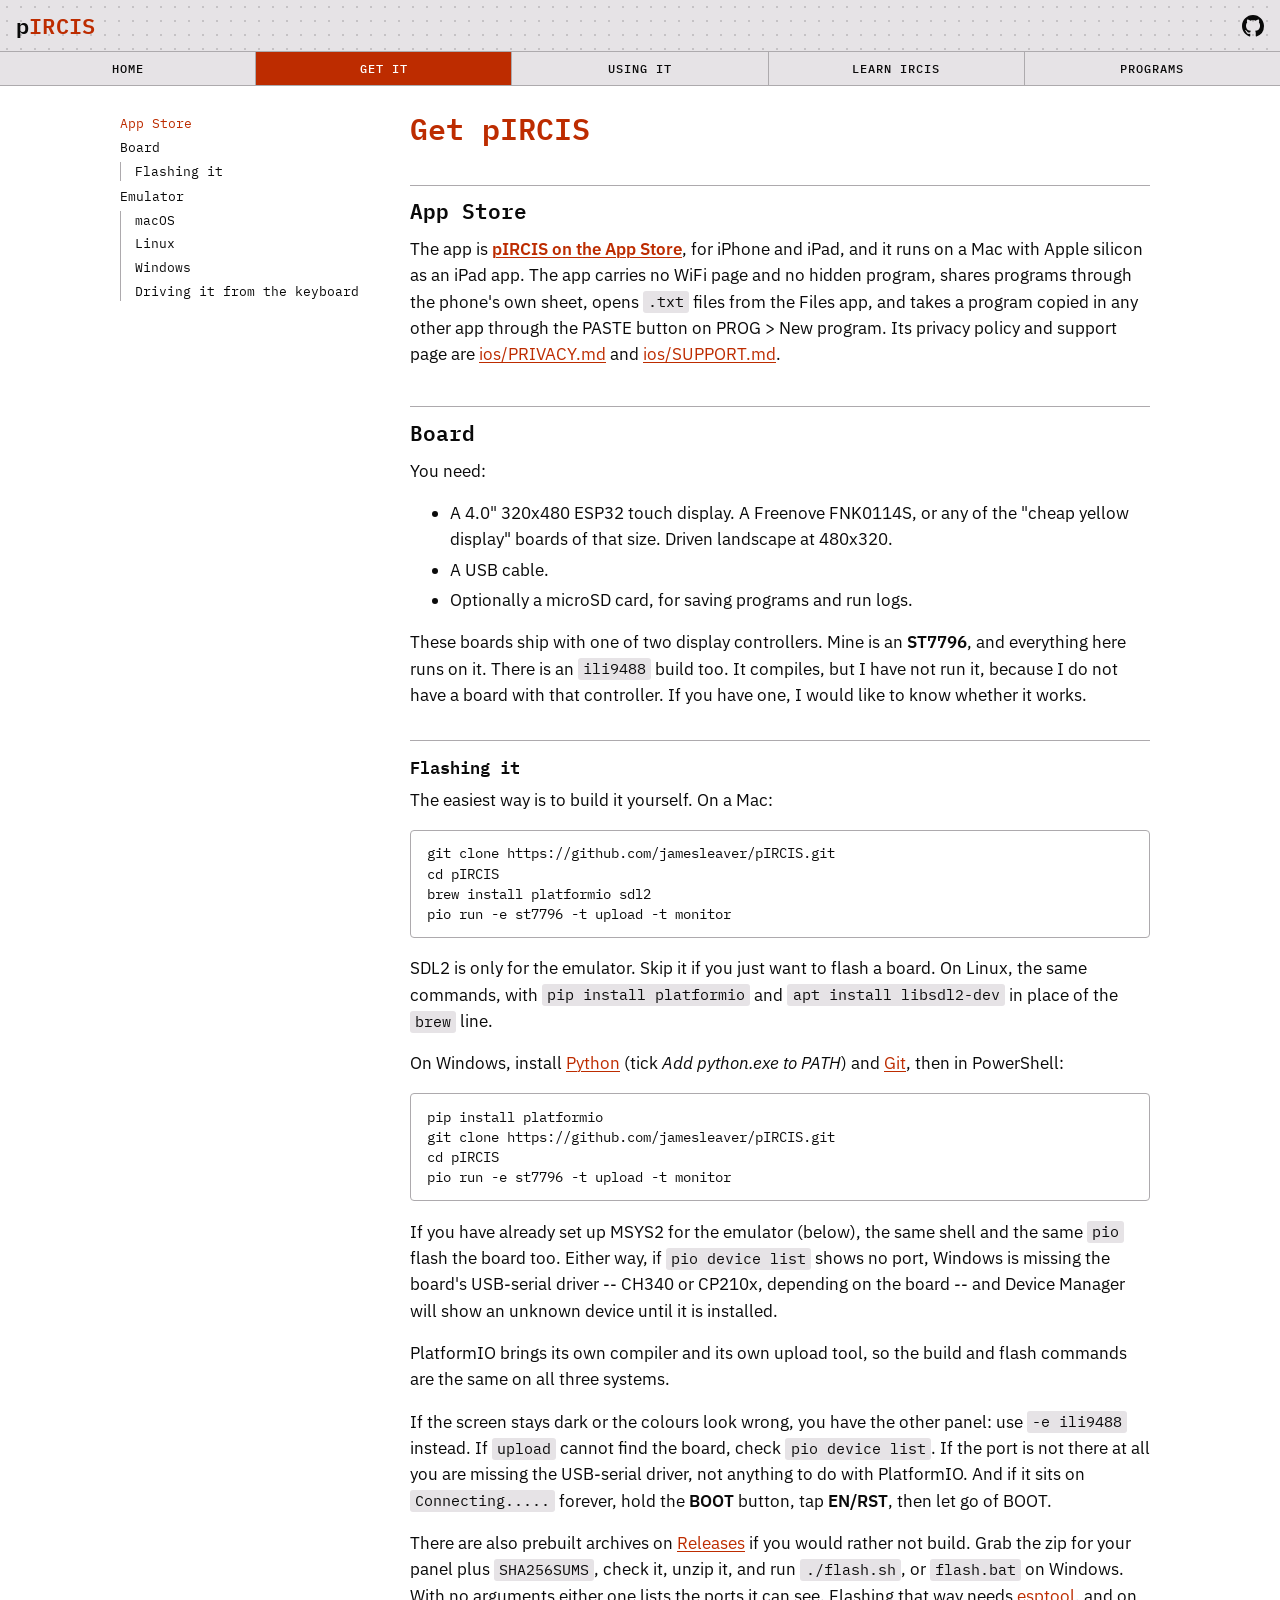
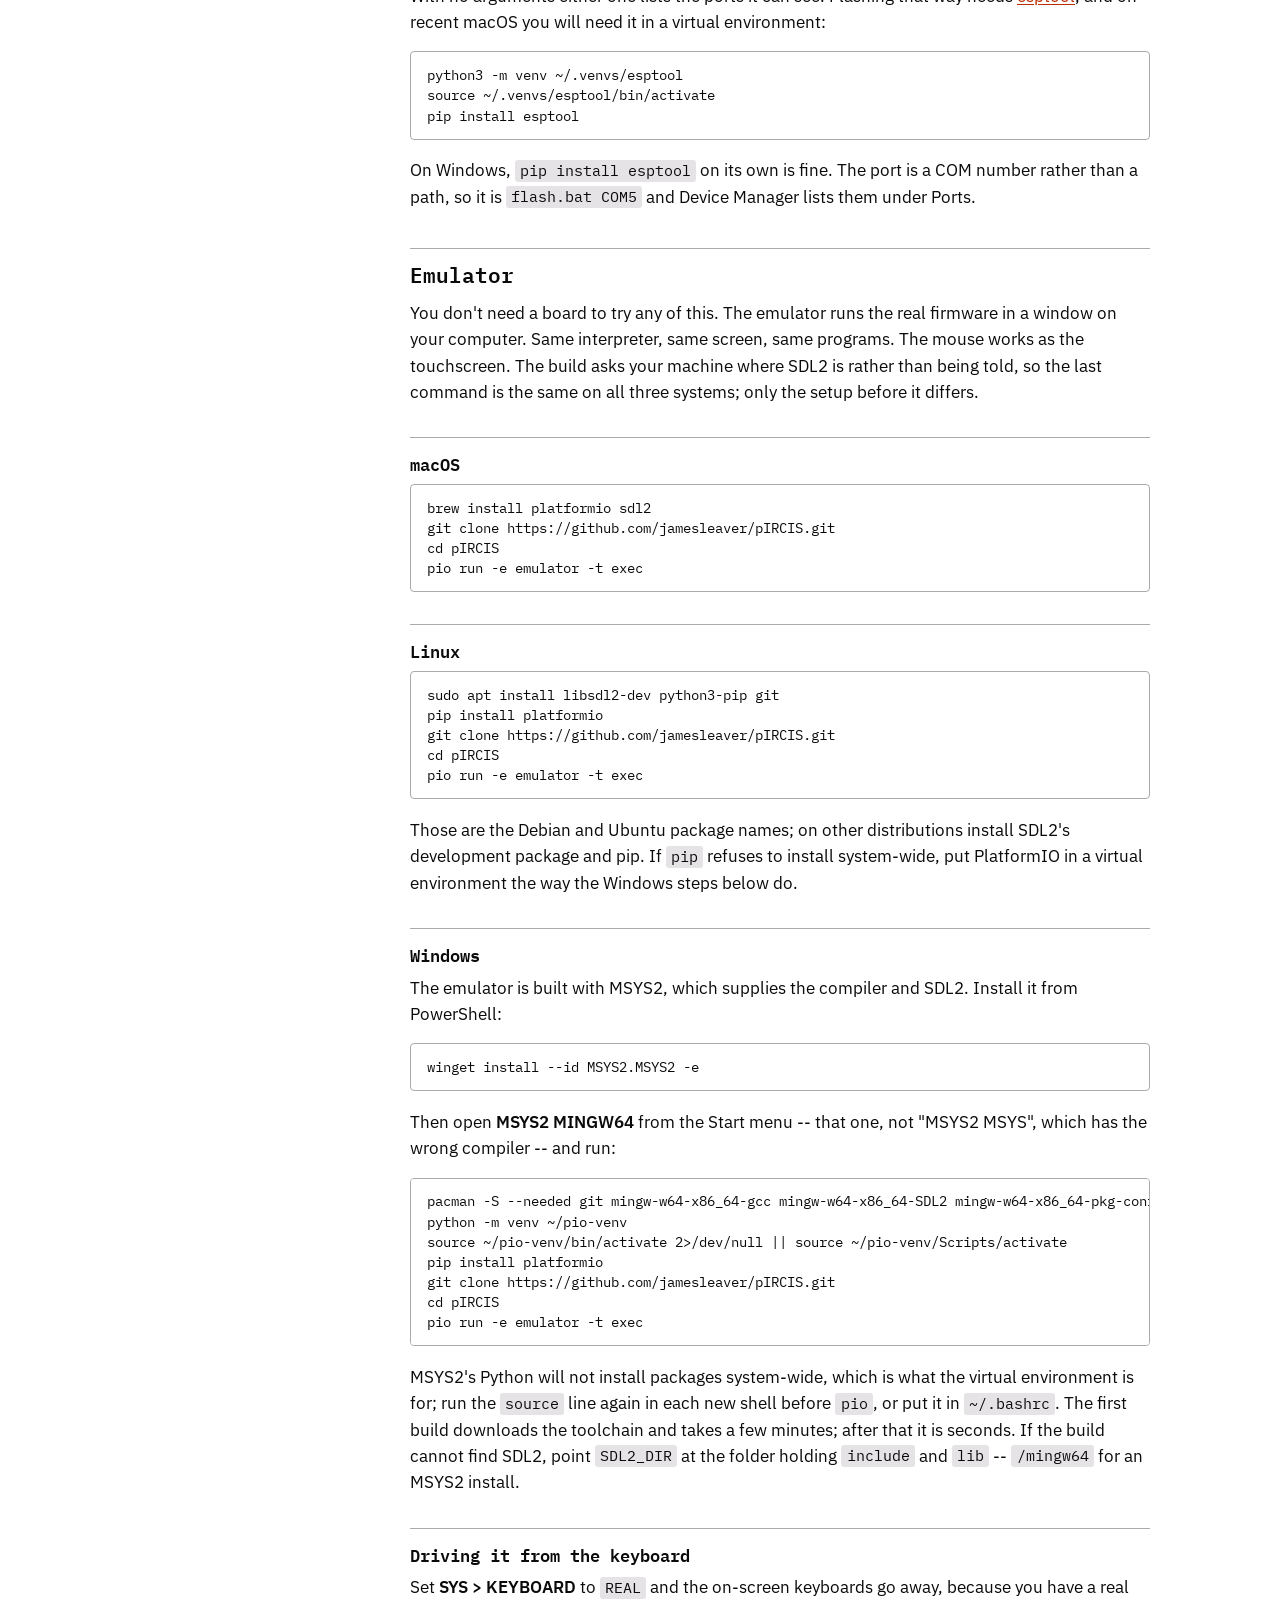
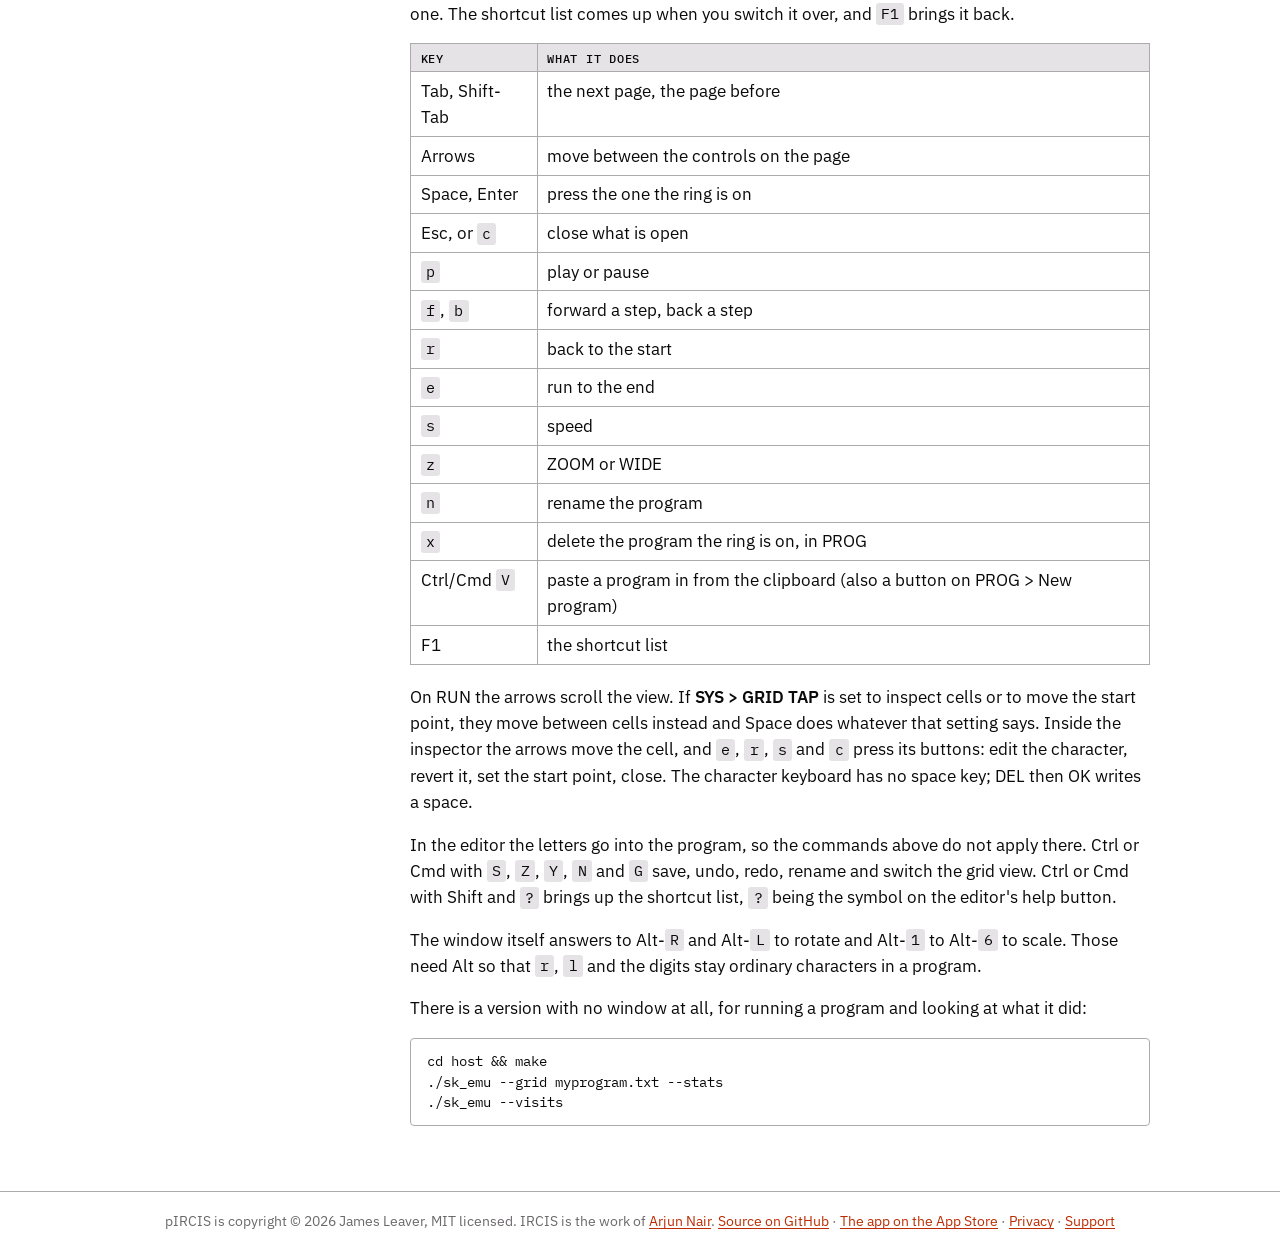
==== docs/get.html @ eb130ad1 "Version 1.4.5" ====
<!doctype html>
<html lang="en">
<head>
<meta charset="utf-8">
<meta name="viewport" content="width=device-width, initial-scale=1">
<title>Get pIRCIS</title>
<meta name="description" content="Get pIRCIS: the app for iPhone, iPad and Mac, the ESP32 board, or the emulator for macOS, Windows and Linux.">
<link rel="canonical" href="https://pircis.fisheggs.au/get.html">
<meta property="og:type" content="website">
<meta property="og:site_name" content="pIRCIS">
<meta property="og:title" content="Get pIRCIS">
<meta property="og:description" content="Get pIRCIS: the app for iPhone, iPad and Mac, the ESP32 board, or the emulator for macOS, Windows and Linux.">
<meta property="og:url" content="https://pircis.fisheggs.au/get.html">
<meta property="og:image" content="https://pircis.fisheggs.au/shots/board.jpg">
<meta property="og:image:alt" content="pIRCIS running on a 4 inch ESP32 touchscreen">
<meta name="twitter:card" content="summary_large_image">
<meta name="twitter:title" content="Get pIRCIS">
<meta name="twitter:description" content="Get pIRCIS: the app for iPhone, iPad and Mac, the ESP32 board, or the emulator for macOS, Windows and Linux.">
<meta name="twitter:image" content="https://pircis.fisheggs.au/shots/board.jpg">
<link rel="icon" href="favicon.svg" type="image/svg+xml">
<script type="application/ld+json">{"@context":"https://schema.org","@type":"WebPage","name":"Get pIRCIS","description":"Get pIRCIS: the app for iPhone, iPad and Mac, the ESP32 board, or the emulator for macOS, Windows and Linux.","url":"https://pircis.fisheggs.au/get.html"}</script>
<link rel="preconnect" href="https://fonts.googleapis.com">
<link rel="stylesheet" href="https://fonts.googleapis.com/css2?family=IBM+Plex+Mono:ital,wght@0,400;0,500;0,600;1,400&family=IBM+Plex+Sans:ital,wght@0,400;0,600;1,400&display=swap">
<link rel="stylesheet" href="site.css">
</head>
<body>
<div class="top">
<header class="bar">
  <a class="brand" href="index.html"><span class="p">p</span>IRCIS</a>
  <a class="gh" href="https://github.com/jamesleaver/pIRCIS" aria-label="pIRCIS on GitHub" title="pIRCIS on GitHub"><svg viewBox="0 0 16 16" width="22" height="22" aria-hidden="true"><path fill="currentColor" d="M8 0C3.58 0 0 3.58 0 8c0 3.54 2.29 6.53 5.47 7.59.4.07.55-.17.55-.38 0-.19-.01-.82-.01-1.49-2.01.37-2.53-.49-2.69-.94-.09-.23-.48-.94-.82-1.13-.28-.15-.68-.52-.01-.53.63-.01 1.08.58 1.23.82.72 1.21 1.87.87 2.33.66.07-.52.28-.87.51-1.07-1.78-.2-3.64-.89-3.64-3.95 0-.87.31-1.59.82-2.15-.08-.2-.36-1.02.08-2.12 0 0 .67-.21 2.2.82.64-.18 1.32-.27 2-.27.68 0 1.36.09 2 .27 1.53-1.04 2.2-.82 2.2-.82.44 1.1.16 1.92.08 2.12.51.56.82 1.27.82 2.15 0 3.07-1.87 3.75-3.65 3.95.29.25.54.73.54 1.48 0 1.07-.01 1.93-.01 2.2 0 .21.15.46.55.38A8.013 8.013 0 0 0 16 8c0-4.42-3.58-8-8-8z"/></svg></a>
</header>
<nav class="tabs" aria-label="Pages"><a class="tab" href="index.html"><span class="long">HOME</span><span class="short">HOME</span></a><a class="tab on" href="get.html"><span class="long">GET IT</span><span class="short">GET IT</span></a><a class="tab" href="use.html"><span class="long">USING IT</span><span class="short">USING IT</span></a><a class="tab" href="learn.html"><span class="long">LEARN IRCIS</span><span class="short">LEARN</span></a><a class="tab" href="programs.html"><span class="long">PROGRAMS</span><span class="short">PROGS</span></a></nav>
</div>
<div class="wrap with-side">
<aside class="side"><nav aria-label="Contents"><ul><li><a href="#app-store">App Store</a></li><li><a href="#board">Board</a><ul><li><a href="#flashing-it">Flashing it</a></li></ul></li><li><a href="#emulator">Emulator</a><ul><li><a href="#macos">macOS</a></li><li><a href="#linux">Linux</a></li><li><a href="#windows">Windows</a></li><li><a href="#driving-it-from-the-keyboard">Driving it from the keyboard</a></li></ul></li></ul></nav></aside>
<main class="body" data-page="get">
<h1 class="title">Get pIRCIS</h1><h2 id="app-store">App Store</h2>
<p>The app is <strong><a href="https://apps.apple.com/app/id6809655892">pIRCIS on the App Store</a></strong>,
for iPhone and iPad, and it runs on a Mac with Apple silicon as an iPad app.
The app carries no WiFi page and no hidden program, shares programs through
the phone's own sheet, opens <code>.txt</code> files from the Files app, and takes a
program copied in any other app through the PASTE button on PROG &gt; New
program. Its privacy policy and support page are
<a href="https://github.com/jamesleaver/pIRCIS/blob/main/ios/PRIVACY.md">ios/PRIVACY.md</a> and <a href="https://github.com/jamesleaver/pIRCIS/blob/main/ios/SUPPORT.md">ios/SUPPORT.md</a>.</p>
<h2 id="board">Board</h2>
<p>You need:</p>
<ul>
<li>A 4.0" 320x480 ESP32 touch display. A Freenove FNK0114S, or any of the
  "cheap yellow display" boards of that size. Driven landscape at 480x320.</li>
<li>A USB cable.</li>
<li>Optionally a microSD card, for saving programs and run logs.</li>
</ul>
<p>These boards ship with one of two display controllers. Mine is an
<strong>ST7796</strong>, and everything here runs on it. There is an <code>ili9488</code> build too.
It compiles, but I have not run it, because I do not have a board with that
controller. If you have one, I would like to know whether it works.</p>
<h3 id="flashing-it">Flashing it</h3>
<p>The easiest way is to build it yourself. On a Mac:</p>
<pre><code class="language-bash">git clone https://github.com/jamesleaver/pIRCIS.git
cd pIRCIS
brew install platformio sdl2
pio run -e st7796 -t upload -t monitor
</code></pre>
<p>SDL2 is only for the emulator. Skip it if you just want to flash a board. On
Linux, the same commands, with <code>pip install platformio</code> and
<code>apt install libsdl2-dev</code> in place of the <code>brew</code> line.</p>
<p>On Windows, install <a href="https://www.python.org/downloads/windows/">Python</a> (tick
<em>Add python.exe to PATH</em>) and <a href="https://git-scm.com/download/win">Git</a>, then in
PowerShell:</p>
<pre><code class="language-powershell">pip install platformio
git clone https://github.com/jamesleaver/pIRCIS.git
cd pIRCIS
pio run -e st7796 -t upload -t monitor
</code></pre>
<p>If you have already set up MSYS2 for the emulator (below), the same shell and
the same <code>pio</code> flash the board too. Either way, if <code>pio device list</code> shows no
port, Windows is missing the board's USB-serial driver -- CH340 or CP210x,
depending on the board -- and Device Manager will show an unknown device
until it is installed.</p>
<p>PlatformIO brings its own compiler and its own upload tool, so the build and
flash commands are the same on all three systems.</p>
<p>If the screen stays dark or the colours look wrong, you have the other panel:
use <code>-e ili9488</code> instead. If <code>upload</code> cannot find the board, check
<code>pio device list</code>. If the port is not there at all you are missing the
USB-serial driver, not anything to do with PlatformIO. And if it sits on
<code>Connecting.....</code> forever, hold the <strong>BOOT</strong> button, tap <strong>EN/RST</strong>, then let go
of BOOT.</p>
<p>There are also prebuilt archives on
<a href="https://github.com/jamesleaver/pIRCIS/releases">Releases</a> if you would rather
not build. Grab the zip for your panel plus <code>SHA256SUMS</code>, check it, unzip it,
and run <code>./flash.sh</code>, or <code>flash.bat</code> on Windows. With no arguments either one
lists the ports it can see. Flashing that way needs
<a href="https://pypi.org/project/esptool/">esptool</a>, and on recent macOS you will need
it in a virtual environment:</p>
<pre><code class="language-bash">python3 -m venv ~/.venvs/esptool
source ~/.venvs/esptool/bin/activate
pip install esptool
</code></pre>
<p>On Windows, <code>pip install esptool</code> on its own is fine. The port is a COM number
rather than a path, so it is <code>flash.bat COM5</code> and Device Manager lists them
under Ports.</p>
<h2 id="emulator">Emulator</h2>
<p>You don't need a board to try any of this. The emulator runs the real firmware
in a window on your computer. Same interpreter, same screen, same programs. The
mouse works as the touchscreen. The build asks your machine where SDL2 is
rather than being told, so the last command is the same on all three systems;
only the setup before it differs.</p>
<h3 id="macos">macOS</h3>
<pre><code class="language-bash">brew install platformio sdl2
git clone https://github.com/jamesleaver/pIRCIS.git
cd pIRCIS
pio run -e emulator -t exec
</code></pre>
<h3 id="linux">Linux</h3>
<pre><code class="language-bash">sudo apt install libsdl2-dev python3-pip git
pip install platformio
git clone https://github.com/jamesleaver/pIRCIS.git
cd pIRCIS
pio run -e emulator -t exec
</code></pre>
<p>Those are the Debian and Ubuntu package names; on other distributions install
SDL2's development package and pip. If <code>pip</code> refuses to install system-wide,
put PlatformIO in a virtual environment the way the Windows steps below do.</p>
<h3 id="windows">Windows</h3>
<p>The emulator is built with MSYS2, which supplies the compiler and SDL2.
Install it from PowerShell:</p>
<pre><code class="language-powershell">winget install --id MSYS2.MSYS2 -e
</code></pre>
<p>Then open <strong>MSYS2 MINGW64</strong> from the Start menu -- that one, not "MSYS2
MSYS", which has the wrong compiler -- and run:</p>
<pre><code class="language-bash">pacman -S --needed git mingw-w64-x86_64-gcc mingw-w64-x86_64-SDL2 mingw-w64-x86_64-pkg-config mingw-w64-x86_64-python
python -m venv ~/pio-venv
source ~/pio-venv/bin/activate 2&gt;/dev/null || source ~/pio-venv/Scripts/activate
pip install platformio
git clone https://github.com/jamesleaver/pIRCIS.git
cd pIRCIS
pio run -e emulator -t exec
</code></pre>
<p>MSYS2's Python will not install packages system-wide, which is what the
virtual environment is for; run the <code>source</code> line again in each new shell
before <code>pio</code>, or put it in <code>~/.bashrc</code>. The first build downloads the
toolchain and takes a few minutes; after that it is seconds. If the build
cannot find SDL2, point <code>SDL2_DIR</code> at the folder holding <code>include</code> and <code>lib</code>
-- <code>/mingw64</code> for an MSYS2 install.</p>
<h3 id="driving-it-from-the-keyboard">Driving it from the keyboard</h3>
<p>Set <strong>SYS &gt; KEYBOARD</strong> to <code>REAL</code> and the on-screen keyboards go away, because
you have a real one. The shortcut list comes up when you switch it over, and
<code>F1</code> brings it back.</p>
<table>
<thead>
<tr>
<th>Key</th>
<th>What it does</th>
</tr>
</thead>
<tbody>
<tr>
<td>Tab, Shift-Tab</td>
<td>the next page, the page before</td>
</tr>
<tr>
<td>Arrows</td>
<td>move between the controls on the page</td>
</tr>
<tr>
<td>Space, Enter</td>
<td>press the one the ring is on</td>
</tr>
<tr>
<td>Esc, or <code>c</code></td>
<td>close what is open</td>
</tr>
<tr>
<td><code>p</code></td>
<td>play or pause</td>
</tr>
<tr>
<td><code>f</code>, <code>b</code></td>
<td>forward a step, back a step</td>
</tr>
<tr>
<td><code>r</code></td>
<td>back to the start</td>
</tr>
<tr>
<td><code>e</code></td>
<td>run to the end</td>
</tr>
<tr>
<td><code>s</code></td>
<td>speed</td>
</tr>
<tr>
<td><code>z</code></td>
<td>ZOOM or WIDE</td>
</tr>
<tr>
<td><code>n</code></td>
<td>rename the program</td>
</tr>
<tr>
<td><code>x</code></td>
<td>delete the program the ring is on, in PROG</td>
</tr>
<tr>
<td>Ctrl/Cmd <code>V</code></td>
<td>paste a program in from the clipboard (also a button on PROG &gt; New program)</td>
</tr>
<tr>
<td>F1</td>
<td>the shortcut list</td>
</tr>
</tbody>
</table>
<p>On RUN the arrows scroll the view. If <strong>SYS &gt; GRID TAP</strong> is set to inspect
cells or to move the start point, they move between cells instead and Space
does whatever that setting says. Inside the inspector the arrows move the
cell, and <code>e</code>, <code>r</code>, <code>s</code> and <code>c</code> press its buttons: edit the character,
revert it, set the start point, close. The character keyboard has no space
key; DEL then OK writes a space.</p>
<p>In the editor the letters go into the program, so the commands above do not
apply there. Ctrl or Cmd with <code>S</code>, <code>Z</code>, <code>Y</code>, <code>N</code> and <code>G</code> save, undo, redo,
rename and switch the grid view. Ctrl or Cmd with Shift and <code>?</code> brings up the
shortcut list, <code>?</code> being the symbol on the editor's help button.</p>
<p>The window itself answers to Alt-<code>R</code> and Alt-<code>L</code> to rotate and Alt-<code>1</code> to
Alt-<code>6</code> to scale. Those need Alt so that <code>r</code>, <code>l</code> and the digits stay ordinary
characters in a program.</p>
<p>There is a version with no window at all, for running a program and looking at
what it did:</p>
<pre><code class="language-bash">cd host &amp;&amp; make
./sk_emu --grid myprogram.txt --stats
./sk_emu --visits
</code></pre>
</main>
</div>
<footer class="foot">
  <p>pIRCIS is copyright &copy; 2026 James Leaver, MIT licensed. IRCIS is the work of
  <a href="https://github.com/batman-nair/IRCIS">Arjun Nair</a>.
  <a href="https://github.com/jamesleaver/pIRCIS">Source on GitHub</a> &middot;
  <a href="https://apps.apple.com/app/id6809655892">The app on the App Store</a> &middot;
  <a href="https://github.com/jamesleaver/pIRCIS/blob/main/ios/PRIVACY.md">Privacy</a> &middot;
  <a href="https://github.com/jamesleaver/pIRCIS/blob/main/ios/SUPPORT.md">Support</a></p>
</footer>
<script src="site.js"></script>
</body>
</html>
---- docs/site.css ----
/* pIRCIS site. The palette is the device's own day theme (src/Theme.h),
   and the chrome borrows its header band and tab bar. */
:root {
  --paper: #ffffff;
  --ink: #0a0a0a;
  --panel: #e6e3e6;
  --line: #adaaad;
  --dim: #6b696b;
  --blank: #c5c2c5;
  --accent: #bd2c00;
  --good: #009200;
  --blue: #0041ce;
  --mono: "IBM Plex Mono", ui-monospace, "SF Mono", Menlo, Consolas, monospace;
  --sans: "IBM Plex Sans", -apple-system, "Segoe UI", Helvetica, Arial, sans-serif;
}
@media (prefers-color-scheme: dark) {
  :root:not([data-theme="light"]) {
    --paper: #000000;
    --ink: #f2f2f2;
    --panel: #181c18;
    --line: #4a4c4a;
    --dim: #9a9a9a;
    --blank: #3c3c3c;
    --accent: #ffa600;
    --good: #35c94a;
    --blue: #6f9cff;
  }
}
:root[data-theme="dark"] {
  --paper: #000000;
  --ink: #f2f2f2;
  --panel: #181c18;
  --line: #4a4c4a;
  --dim: #9a9a9a;
  --blank: #3c3c3c;
  --accent: #ffa600;
  --good: #35c94a;
  --blue: #6f9cff;
}

* { box-sizing: border-box; }
html { color-scheme: light dark; }
body {
  margin: 0;
  background: var(--paper);
  color: var(--ink);
  font: 17px/1.55 var(--sans);
}
a { color: var(--accent); text-decoration-thickness: 1px; text-underline-offset: 2px; }
a:hover { text-decoration-thickness: 2px; }
a:focus-visible, button:focus-visible { outline: 2px solid var(--blue); outline-offset: 2px; }

/* The header band and the tab bar stay put while the page scrolls under them. */
.top { position: sticky; top: 0; z-index: 10; }
:root { --top: 5.1rem; }
[id] { scroll-margin-top: calc(var(--top) + 1rem); }

/* The device's header band: title at the left, the small readout at the right. */
.bar {
  display: flex; align-items: baseline; justify-content: space-between; gap: 1rem;
  padding: .55rem 1rem;
  background: radial-gradient(var(--blank) 1px, transparent 1.3px) 0 0 / 14px 14px, var(--panel);
  border-bottom: 1px solid var(--line);
  font-family: var(--mono);
}
.brand { font-size: 1.35rem; font-weight: 600; color: var(--accent); text-decoration: none; letter-spacing: .01em; }
.brand .p { color: var(--ink); }
.gh { color: var(--ink); display: inline-flex; align-self: center; }
.gh:hover { color: var(--accent); }

/* The device's tab bar, laid across the top. */
.tabs { display: flex; border-bottom: 1px solid var(--line); background: var(--panel); }
.tab {
  flex: 1 1 0; text-align: center; padding: .55rem .25rem;
  font: 500 .78rem/1.2 var(--mono); letter-spacing: .08em; color: var(--ink);
  text-decoration: none; border-right: 1px solid var(--line); white-space: nowrap;
}
.tab .short { display: none; }
@media (max-width: 640px) {
  .tab { font-size: .7rem; letter-spacing: .04em; padding: .55rem .1rem; }
  .tab .long { display: none; }
  .tab .short { display: inline; }
}
.tab:last-child { border-right: 0; }
.tab:hover { background: var(--paper); }
.tab.on { background: var(--accent); color: #fff; }

.wrap { max-width: 1080px; margin: 0 auto; padding: 1.5rem 1.25rem 3rem; }
.with-side { display: grid; grid-template-columns: 250px minmax(0, 1fr); gap: 2.5rem; }
/* A page without a contents rail keeps its text where the others put theirs. */
.wrap:not(.with-side) .body { margin-left: calc(250px + 2.5rem); }
.body { max-width: 74ch; }
.lede { font: 400 1.25rem/1.45 var(--sans); margin: .4rem 0 1.4rem; color: var(--ink); text-wrap: pretty; }
.lede a { font-weight: 600; }
.side { font: .82rem/1.45 var(--mono); }
.side .k { color: var(--accent); font-weight: 600; margin: 0 0 .5rem; }
.side nav { position: sticky; top: calc(var(--top) + 1rem); max-height: calc(100vh - var(--top) - 2rem); overflow: auto; padding-right: .5rem; }
.side ul { list-style: none; margin: 0; padding: 0; }
.side ul ul { padding-left: .9rem; border-left: 1px solid var(--line); margin: .15rem 0 .35rem; }
.side li { margin: .3rem 0; }
.side a { color: var(--ink); text-decoration: none; }
.side a:hover, .side a.now { color: var(--accent); }

h1, h2, h3, h4 { font-family: var(--mono); font-weight: 600; line-height: 1.2; text-wrap: balance; }
h1.title { font-size: 1.9rem; color: var(--accent); margin: 0 0 1.25rem; }
h2 { font-size: 1.3rem; margin: 2.4rem 0 .8rem; padding-top: .8rem; border-top: 1px solid var(--line); }
h3 { font-size: 1.05rem; margin: 1.8rem 0 .6rem; }
/* On Using it and Get it the parts are the device's own pages, and each gets a rule. */
[data-page="use"] h3, [data-page="get"] h3 { border-top: 1px solid var(--line); padding-top: 1rem; margin-top: 2rem; }
h4 { font-size: .95rem; margin: 1.4rem 0 .5rem; }
p, ul, ol { margin: 0 0 1rem; }
li { margin: .25rem 0; }
hr { border: 0; border-top: 1px solid var(--line); margin: 2rem 0; }
img { max-width: 100%; height: auto; }
p[align="center"] { text-align: center; margin: 1.4rem 0; }
p[align="center"] img { border: 1px solid var(--line); }
strong { font-weight: 600; }

code, pre, kbd {
  font-family: var(--mono); font-size: .88em;
}
code { background: var(--panel); padding: .1em .35em; border-radius: 3px; }
pre {
  background: var(--paper); border: 1px solid var(--line); border-radius: 4px;
  padding: .8rem 1rem; overflow-x: auto; line-height: 1.35; margin: 0 0 1.1rem;
}
pre code { background: none; padding: 0; font-size: .85rem; }
pre .d { color: var(--blank); }

table { border-collapse: collapse; margin: 0 0 1.2rem; max-width: 100%; display: block; overflow-x: auto; }
th, td { border: 1px solid var(--line); padding: .35rem .6rem; vertical-align: top; text-align: left; }
th { font: 500 .78rem/1.3 var(--mono); letter-spacing: .06em; text-transform: uppercase; background: var(--panel); }
td img { display: block; }

blockquote {
  margin: 0 0 1.1rem; padding: .6rem 1rem; background: var(--panel);
  border-left: 3px solid var(--accent);
}
blockquote > :last-child { margin-bottom: 0; }

/* The front page: the readme's three ways, as cards. */
.ways h2 { border-top: 0; margin-top: 2rem; }
.ways ul { display: grid; grid-template-columns: repeat(3, 1fr); gap: .9rem; list-style: none; padding: 0; }
.ways li {
  margin: 0; padding: 1rem; border: 1px solid var(--line); border-radius: 4px;
  background: var(--panel); font-size: .95rem;
}
.ways li strong { display: block; font-family: var(--mono); font-size: 1rem; margin-bottom: .35rem; }

/* A program listing, with its copy button in the corner of the frame. */
.frame { position: relative; }
.frame pre { padding-right: 4.5rem; }
.copy {
  position: absolute; top: .45rem; right: .45rem;
  font: 500 .68rem/1 var(--mono); letter-spacing: .08em; text-transform: uppercase;
  color: var(--ink); background: var(--panel); border: 1px solid var(--line); border-radius: 3px;
  padding: .3rem .5rem; cursor: pointer;
}
.prog { margin: 0 0 1.6rem; }
.prog h3 { display: flex; align-items: baseline; gap: .7rem; margin: 1.4rem 0 .5rem; }
.prog .src { font: 400 .78rem/1 var(--mono); color: var(--dim); }
.submit { padding: .7rem 1rem; border: 1px solid var(--line); border-radius: 4px; }
.copy:hover { border-color: var(--accent); color: var(--accent); }
.copy.done { color: #fff; background: var(--good); border-color: var(--good); }

.foot { border-top: 1px solid var(--line); padding: 1.2rem; color: var(--dim); font-size: .85rem; text-align: center; }
.foot p { margin: 0; }

@media (max-width: 820px) {
  body { font-size: 16px; }
  .with-side { display: block; }
  .wrap:not(.with-side) .body { margin-left: 0; }
  .side nav { position: static; max-height: 14rem; border: 1px solid var(--line); padding: .7rem .9rem; margin-bottom: 1.5rem; border-radius: 4px; }
  .ways ul { grid-template-columns: 1fr; }
  :root { --top: 5.1rem; }
  .step { display: none; }
}
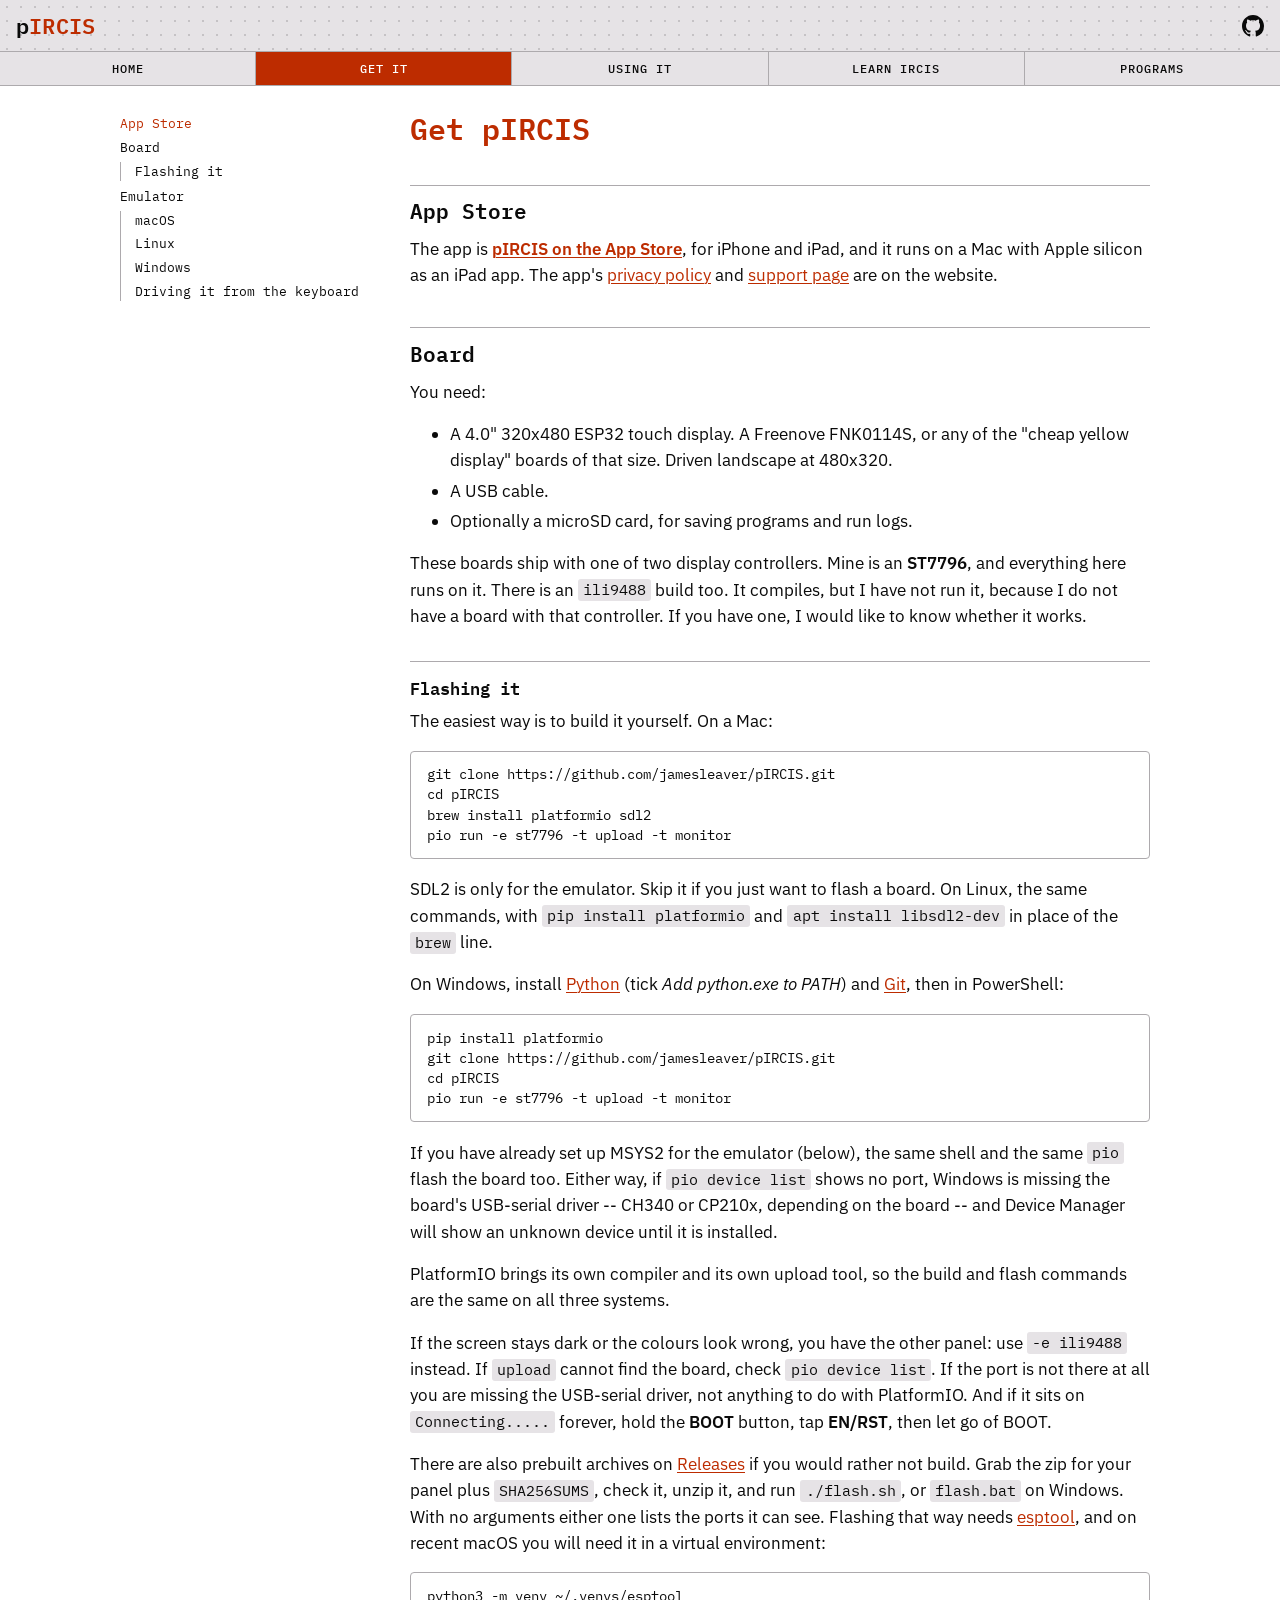
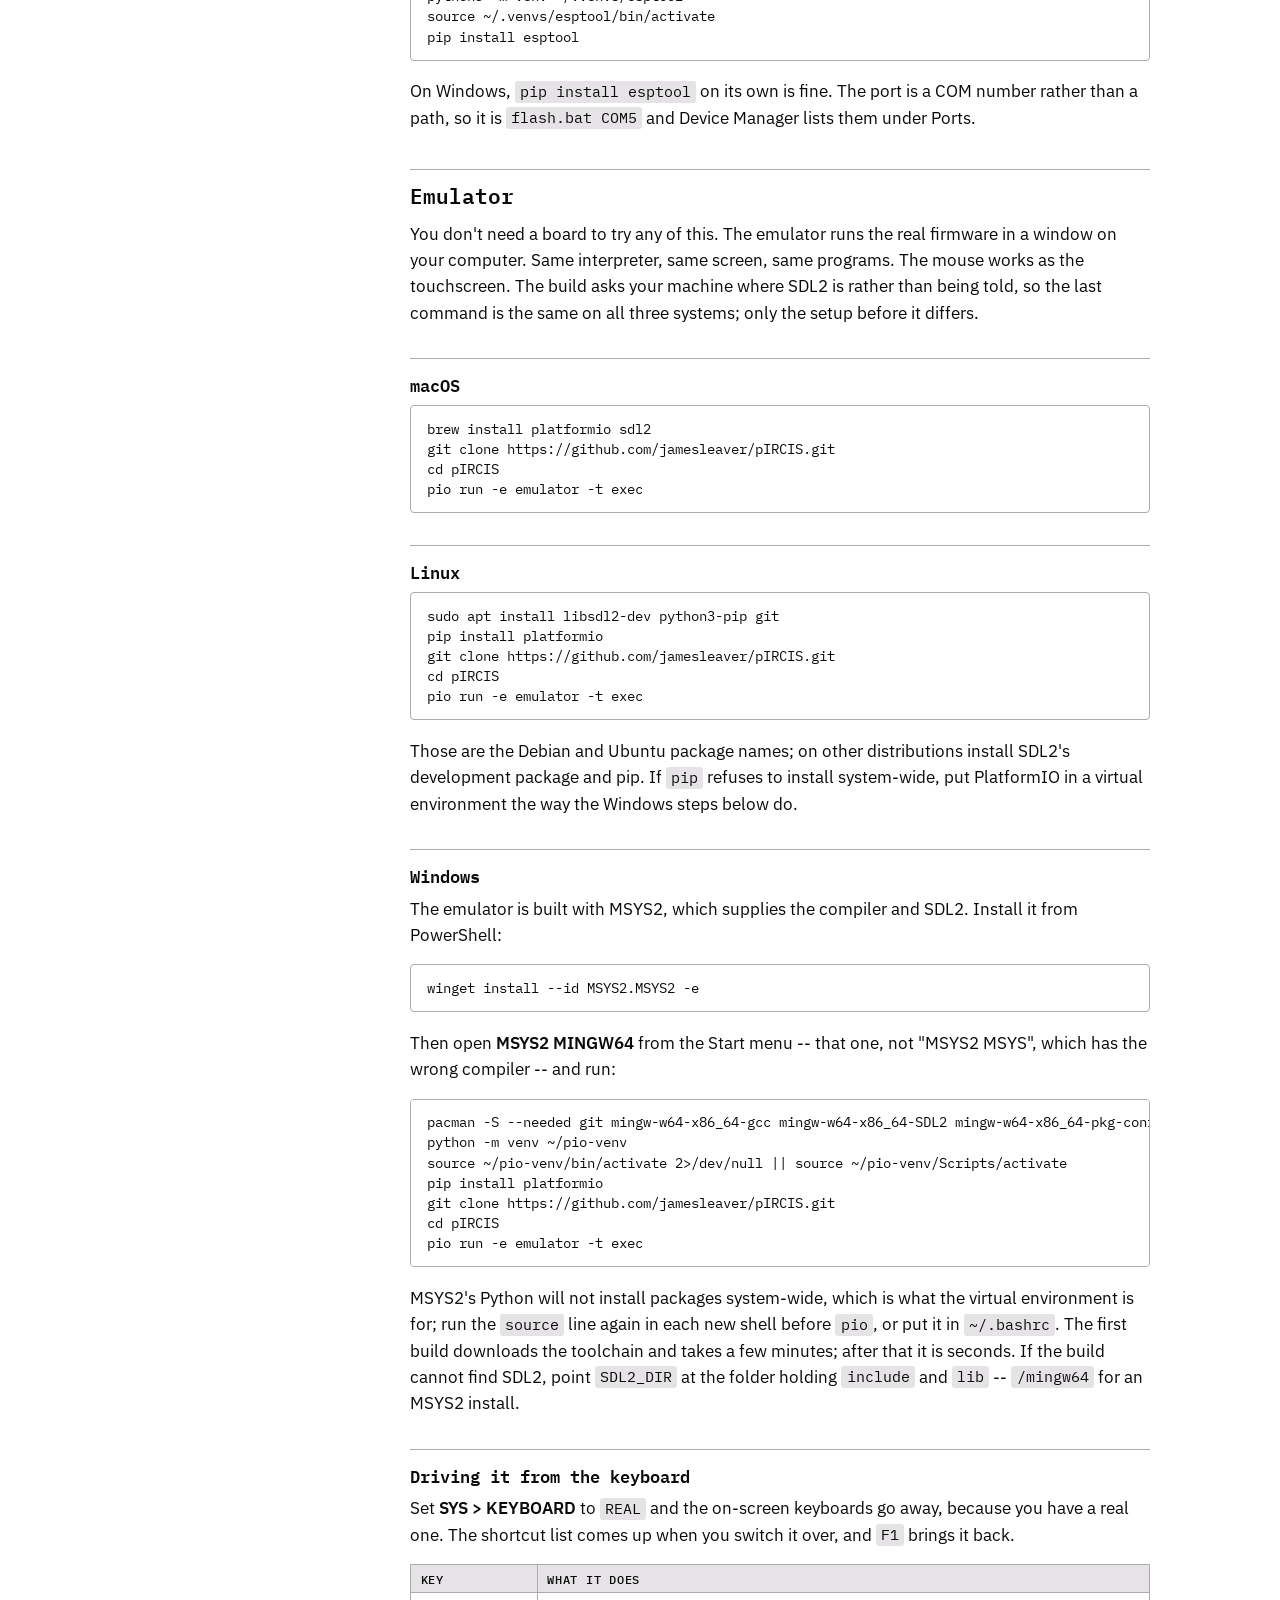
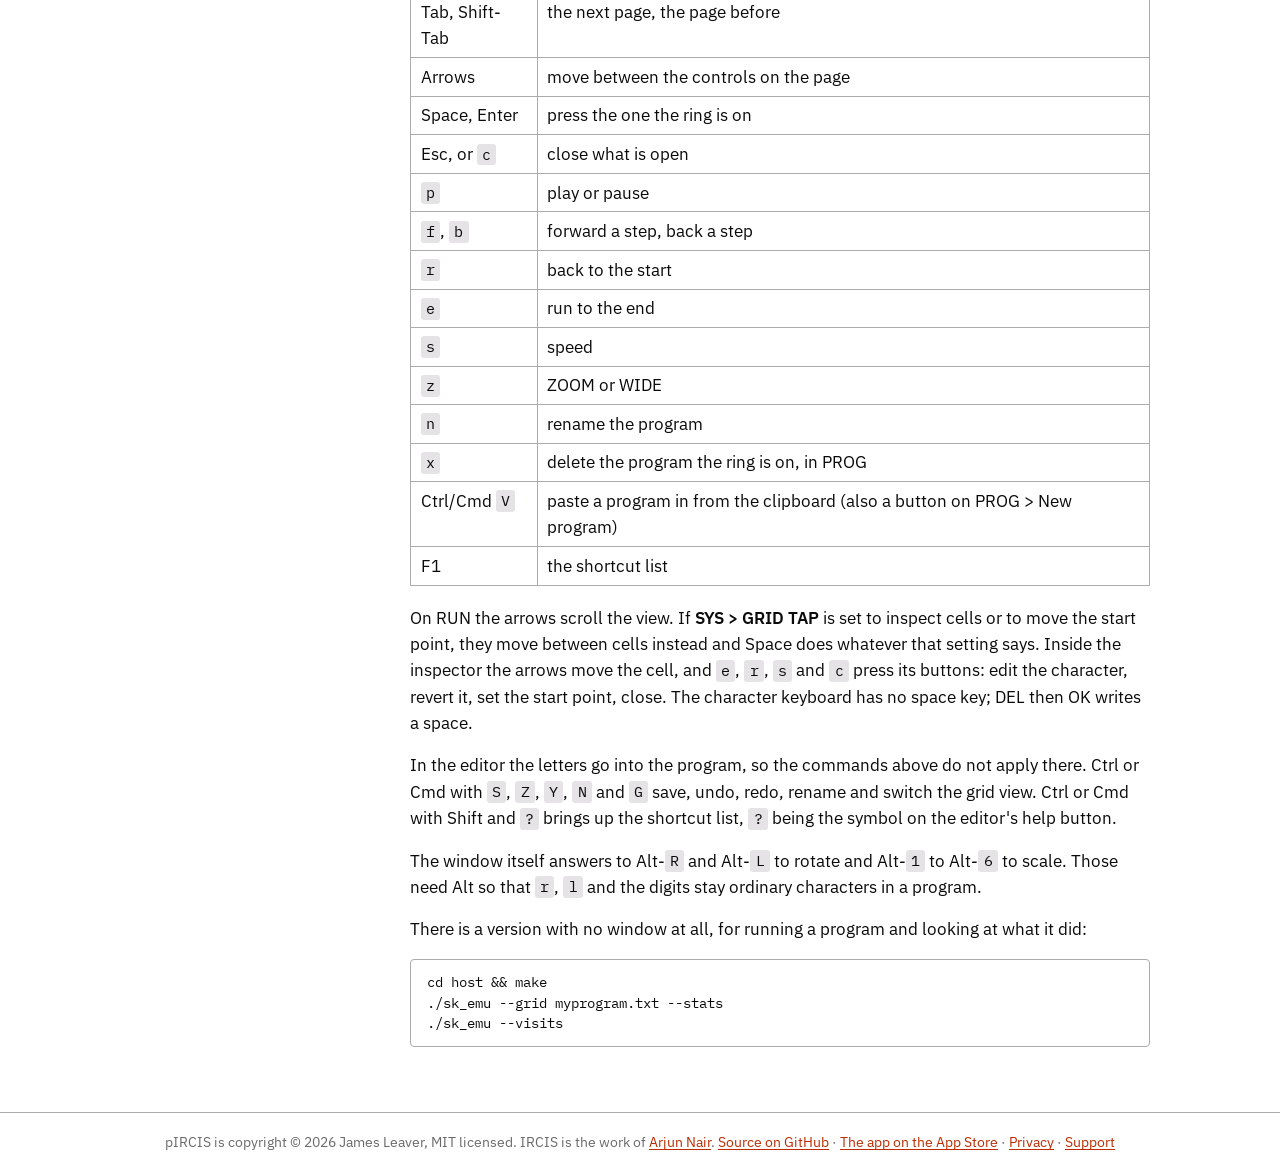
==== commit b727f574: "The website: privacy and support pages, and the readme links to it" ====
--- a/docs/get.html
+++ b/docs/get.html
@@ -27,7 +27,7 @@
 <div class="top">
 <header class="bar">
   <a class="brand" href="index.html"><span class="p">p</span>IRCIS</a>
-  <a class="gh" href="https://github.com/jamesleaver/pIRCIS" aria-label="pIRCIS on GitHub" title="pIRCIS on GitHub"><svg viewBox="0 0 16 16" width="22" height="22" aria-hidden="true"><path fill="currentColor" d="M8 0C3.58 0 0 3.58 0 8c0 3.54 2.29 6.53 5.47 7.59.4.07.55-.17.55-.38 0-.19-.01-.82-.01-1.49-2.01.37-2.53-.49-2.69-.94-.09-.23-.48-.94-.82-1.13-.28-.15-.68-.52-.01-.53.63-.01 1.08.58 1.23.82.72 1.21 1.87.87 2.33.66.07-.52.28-.87.51-1.07-1.78-.2-3.64-.89-3.64-3.95 0-.87.31-1.59.82-2.15-.08-.2-.36-1.02.08-2.12 0 0 .67-.21 2.2.82.64-.18 1.32-.27 2-.27.68 0 1.36.09 2 .27 1.53-1.04 2.2-.82 2.2-.82.44 1.1.16 1.92.08 2.12.51.56.82 1.27.82 2.15 0 3.07-1.87 3.75-3.65 3.95.29.25.54.73.54 1.48 0 1.07-.01 1.93-.01 2.2 0 .21.15.46.55.38A8.013 8.013 0 0 0 16 8c0-4.42-3.58-8-8-8z"/></svg></a>
+  <a class="totop" href="#" hidden aria-label="Back to the top" title="Back to the top"><svg viewBox="0 0 16 16" width="22" height="22" aria-hidden="true"><path fill="none" stroke="currentColor" stroke-width="2" stroke-linecap="round" stroke-linejoin="round" d="M8 14V3M3.5 7.5 8 3l4.5 4.5"/></svg></a><a class="gh" href="https://github.com/jamesleaver/pIRCIS" aria-label="pIRCIS on GitHub" title="pIRCIS on GitHub"><svg viewBox="0 0 16 16" width="22" height="22" aria-hidden="true"><path fill="currentColor" d="M8 0C3.58 0 0 3.58 0 8c0 3.54 2.29 6.53 5.47 7.59.4.07.55-.17.55-.38 0-.19-.01-.82-.01-1.49-2.01.37-2.53-.49-2.69-.94-.09-.23-.48-.94-.82-1.13-.28-.15-.68-.52-.01-.53.63-.01 1.08.58 1.23.82.72 1.21 1.87.87 2.33.66.07-.52.28-.87.51-1.07-1.78-.2-3.64-.89-3.64-3.95 0-.87.31-1.59.82-2.15-.08-.2-.36-1.02.08-2.12 0 0 .67-.21 2.2.82.64-.18 1.32-.27 2-.27.68 0 1.36.09 2 .27 1.53-1.04 2.2-.82 2.2-.82.44 1.1.16 1.92.08 2.12.51.56.82 1.27.82 2.15 0 3.07-1.87 3.75-3.65 3.95.29.25.54.73.54 1.48 0 1.07-.01 1.93-.01 2.2 0 .21.15.46.55.38A8.013 8.013 0 0 0 16 8c0-4.42-3.58-8-8-8z"/></svg></a>
 </header>
 <nav class="tabs" aria-label="Pages"><a class="tab" href="index.html"><span class="long">HOME</span><span class="short">HOME</span></a><a class="tab on" href="get.html"><span class="long">GET IT</span><span class="short">GET IT</span></a><a class="tab" href="use.html"><span class="long">USING IT</span><span class="short">USING IT</span></a><a class="tab" href="learn.html"><span class="long">LEARN IRCIS</span><span class="short">LEARN</span></a><a class="tab" href="programs.html"><span class="long">PROGRAMS</span><span class="short">PROGS</span></a></nav>
 </div>
@@ -37,11 +37,8 @@
 <h1 class="title">Get pIRCIS</h1><h2 id="app-store">App Store</h2>
 <p>The app is <strong><a href="https://apps.apple.com/app/id6809655892">pIRCIS on the App Store</a></strong>,
 for iPhone and iPad, and it runs on a Mac with Apple silicon as an iPad app.
-The app carries no WiFi page and no hidden program, shares programs through
-the phone's own sheet, opens <code>.txt</code> files from the Files app, and takes a
-program copied in any other app through the PASTE button on PROG &gt; New
-program. Its privacy policy and support page are
-<a href="https://github.com/jamesleaver/pIRCIS/blob/main/ios/PRIVACY.md">ios/PRIVACY.md</a> and <a href="https://github.com/jamesleaver/pIRCIS/blob/main/ios/SUPPORT.md">ios/SUPPORT.md</a>.</p>
+The app's <a href="privacy.html">privacy policy</a> and
+<a href="support.html">support page</a> are on the website.</p>
 <h2 id="board">Board</h2>
 <p>You need:</p>
 <ul>
@@ -238,8 +235,8 @@
   <a href="https://github.com/batman-nair/IRCIS">Arjun Nair</a>.
   <a href="https://github.com/jamesleaver/pIRCIS">Source on GitHub</a> &middot;
   <a href="https://apps.apple.com/app/id6809655892">The app on the App Store</a> &middot;
-  <a href="https://github.com/jamesleaver/pIRCIS/blob/main/ios/PRIVACY.md">Privacy</a> &middot;
-  <a href="https://github.com/jamesleaver/pIRCIS/blob/main/ios/SUPPORT.md">Support</a></p>
+  <a href="privacy.html">Privacy</a> &middot;
+  <a href="support.html">Support</a></p>
 </footer>
 <script src="site.js"></script>
 </body>
--- a/docs/site.css
+++ b/docs/site.css
@@ -65,7 +65,11 @@
 }
 .brand { font-size: 1.35rem; font-weight: 600; color: var(--accent); text-decoration: none; letter-spacing: .01em; }
 .brand .p { color: var(--ink); }
+.bar .right { display: inline-flex; align-items: center; gap: .9rem; }
 .gh { color: var(--ink); display: inline-flex; align-self: center; }
+.totop { color: var(--accent); display: inline-flex; align-self: center; margin-right: .9rem; }
+.totop[hidden] { display: none; }
+@media (min-width: 821px) { .totop { display: none; } }
 .gh:hover { color: var(--accent); }
 
 /* The device's tab bar, laid across the top. */
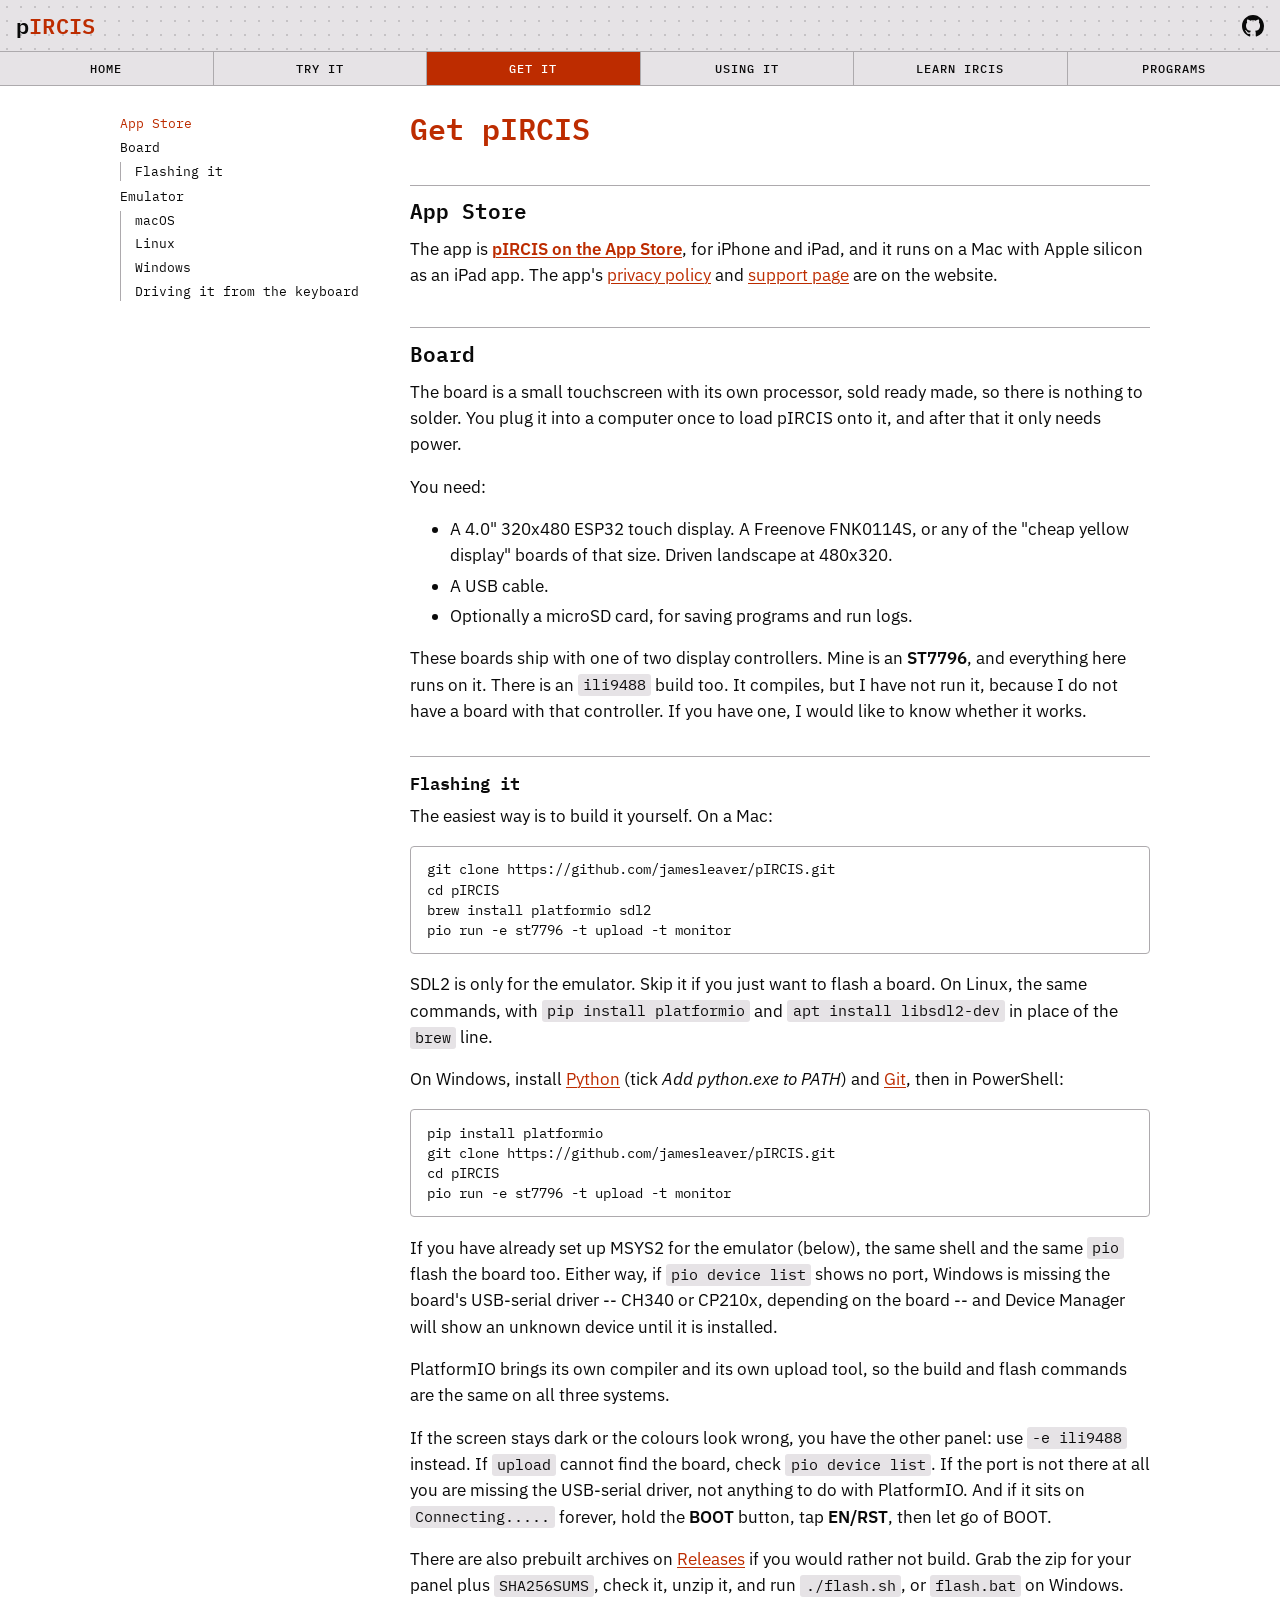
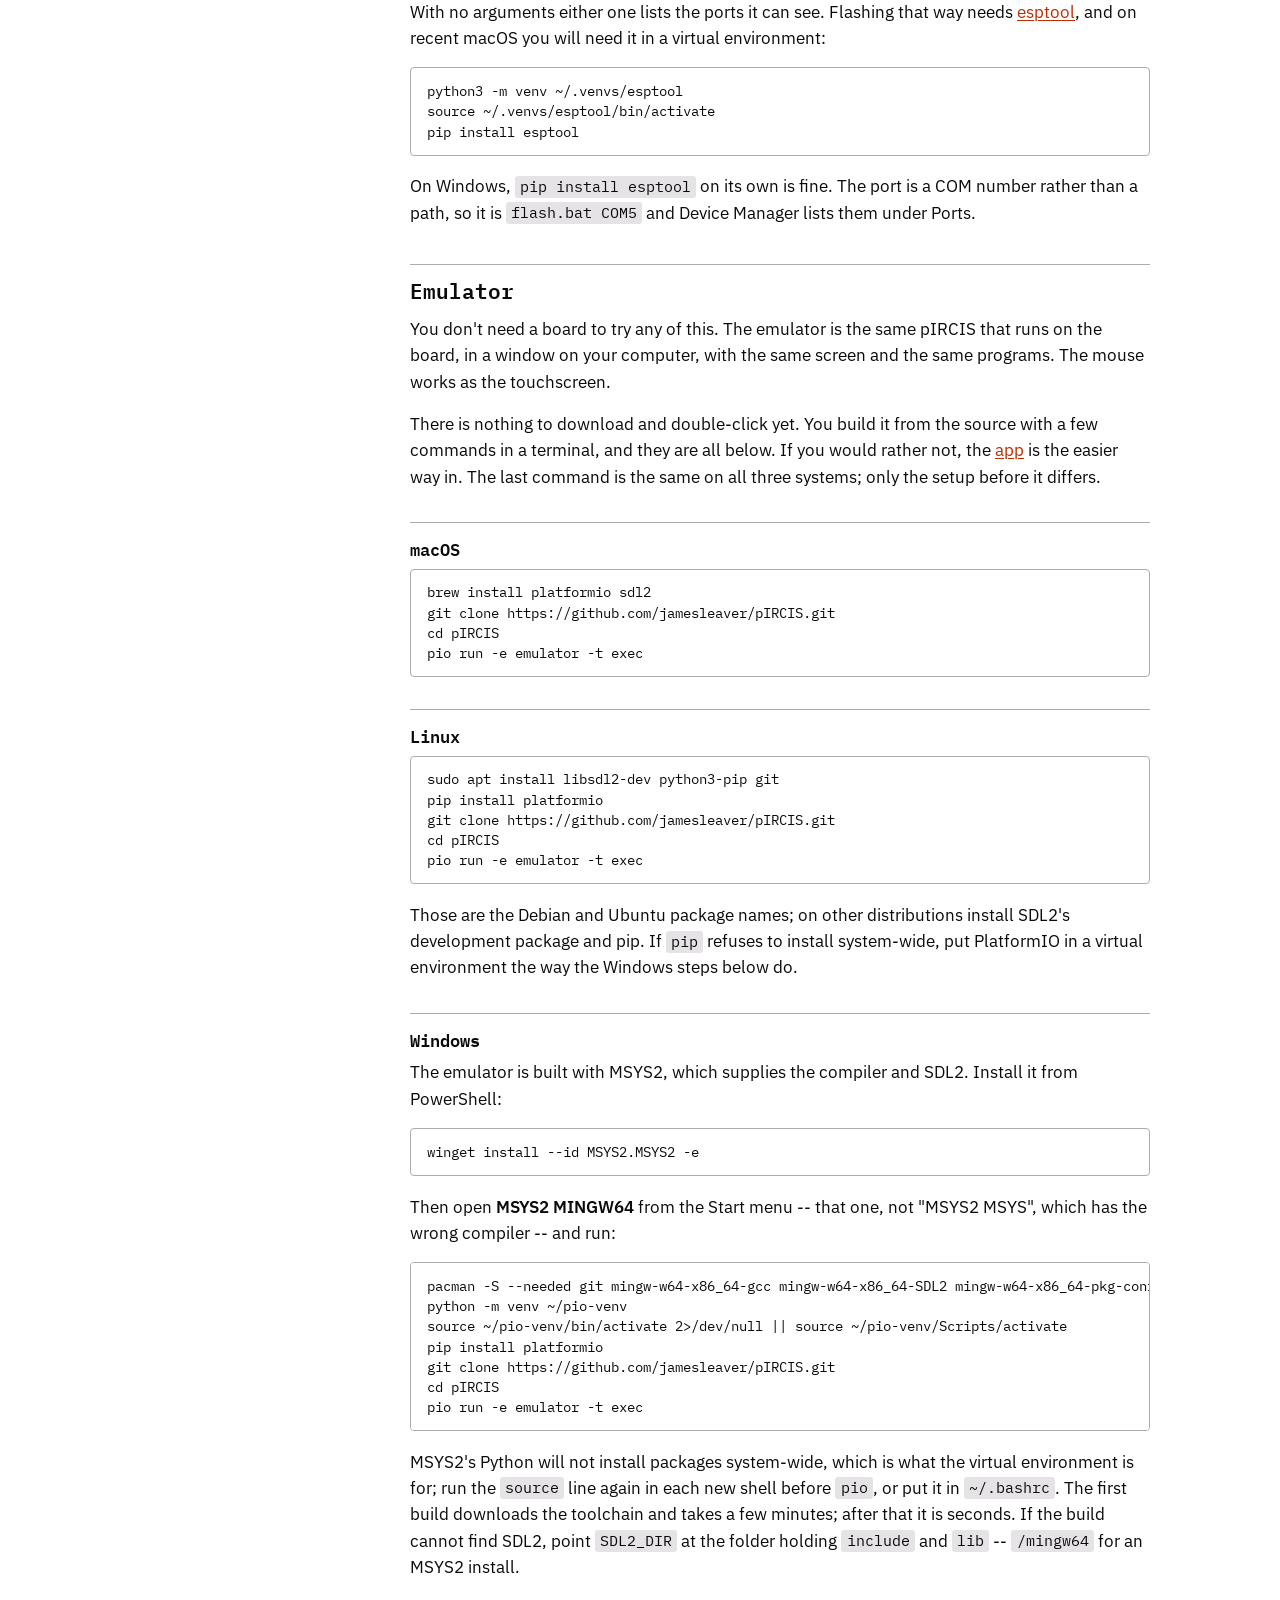
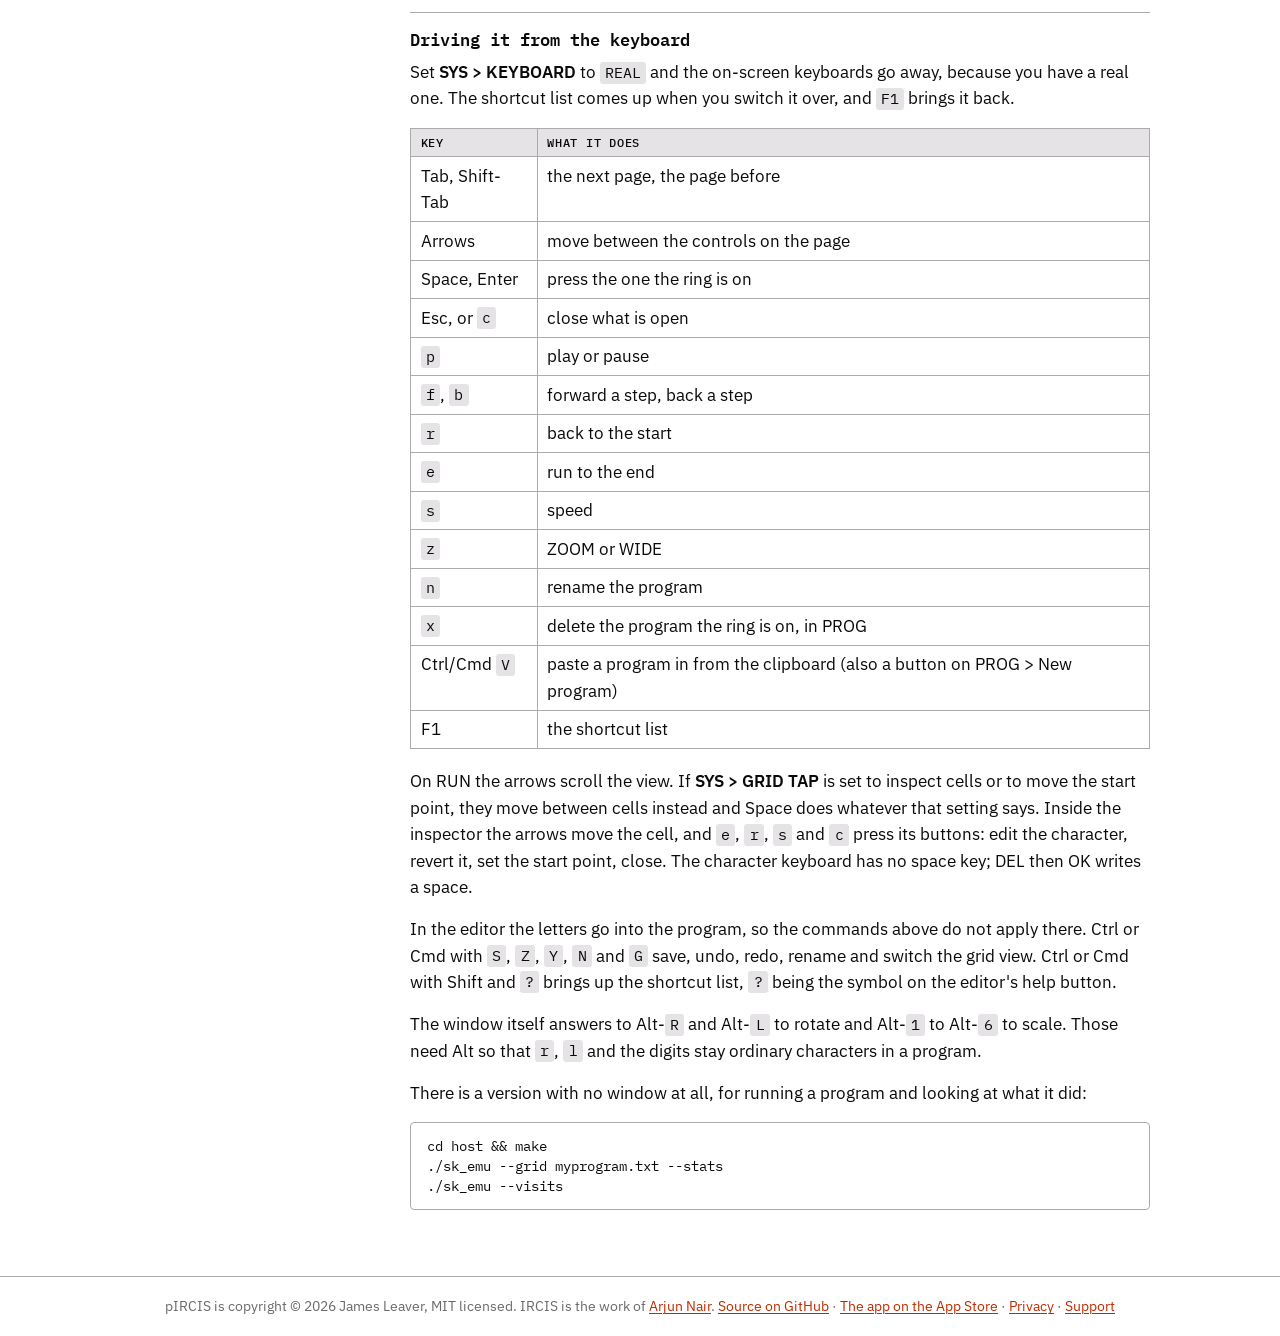
==== commit 429a63fc: "Version 1.4.6" ====
--- a/docs/get.html
+++ b/docs/get.html
@@ -17,7 +17,9 @@
 <meta name="twitter:title" content="Get pIRCIS">
 <meta name="twitter:description" content="Get pIRCIS: the app for iPhone, iPad and Mac, the ESP32 board, or the emulator for macOS, Windows and Linux.">
 <meta name="twitter:image" content="https://pircis.fisheggs.au/shots/board.jpg">
-<link rel="icon" href="favicon.svg" type="image/svg+xml">
+<link rel="icon" href="favicon.png" type="image/png" sizes="64x64">
+<link rel="icon" href="icon-256.png" type="image/png" sizes="256x256">
+<link rel="apple-touch-icon" href="apple-touch-icon.png">
 <script type="application/ld+json">{"@context":"https://schema.org","@type":"WebPage","name":"Get pIRCIS","description":"Get pIRCIS: the app for iPhone, iPad and Mac, the ESP32 board, or the emulator for macOS, Windows and Linux.","url":"https://pircis.fisheggs.au/get.html"}</script>
 <link rel="preconnect" href="https://fonts.googleapis.com">
 <link rel="stylesheet" href="https://fonts.googleapis.com/css2?family=IBM+Plex+Mono:ital,wght@0,400;0,500;0,600;1,400&family=IBM+Plex+Sans:ital,wght@0,400;0,600;1,400&display=swap">
@@ -29,7 +31,7 @@
   <a class="brand" href="index.html"><span class="p">p</span>IRCIS</a>
   <a class="totop" href="#" hidden aria-label="Back to the top" title="Back to the top"><svg viewBox="0 0 16 16" width="22" height="22" aria-hidden="true"><path fill="none" stroke="currentColor" stroke-width="2" stroke-linecap="round" stroke-linejoin="round" d="M8 14V3M3.5 7.5 8 3l4.5 4.5"/></svg></a><a class="gh" href="https://github.com/jamesleaver/pIRCIS" aria-label="pIRCIS on GitHub" title="pIRCIS on GitHub"><svg viewBox="0 0 16 16" width="22" height="22" aria-hidden="true"><path fill="currentColor" d="M8 0C3.58 0 0 3.58 0 8c0 3.54 2.29 6.53 5.47 7.59.4.07.55-.17.55-.38 0-.19-.01-.82-.01-1.49-2.01.37-2.53-.49-2.69-.94-.09-.23-.48-.94-.82-1.13-.28-.15-.68-.52-.01-.53.63-.01 1.08.58 1.23.82.72 1.21 1.87.87 2.33.66.07-.52.28-.87.51-1.07-1.78-.2-3.64-.89-3.64-3.95 0-.87.31-1.59.82-2.15-.08-.2-.36-1.02.08-2.12 0 0 .67-.21 2.2.82.64-.18 1.32-.27 2-.27.68 0 1.36.09 2 .27 1.53-1.04 2.2-.82 2.2-.82.44 1.1.16 1.92.08 2.12.51.56.82 1.27.82 2.15 0 3.07-1.87 3.75-3.65 3.95.29.25.54.73.54 1.48 0 1.07-.01 1.93-.01 2.2 0 .21.15.46.55.38A8.013 8.013 0 0 0 16 8c0-4.42-3.58-8-8-8z"/></svg></a>
 </header>
-<nav class="tabs" aria-label="Pages"><a class="tab" href="index.html"><span class="long">HOME</span><span class="short">HOME</span></a><a class="tab on" href="get.html"><span class="long">GET IT</span><span class="short">GET IT</span></a><a class="tab" href="use.html"><span class="long">USING IT</span><span class="short">USING IT</span></a><a class="tab" href="learn.html"><span class="long">LEARN IRCIS</span><span class="short">LEARN</span></a><a class="tab" href="programs.html"><span class="long">PROGRAMS</span><span class="short">PROGS</span></a></nav>
+<nav class="tabs" aria-label="Pages"><a class="tab" href="index.html"><span class="long">HOME</span><span class="short">HOME</span></a><a class="tab" href="play/"><span class="long">TRY IT</span><span class="short">TRY</span></a><a class="tab on" href="get.html"><span class="long">GET IT</span><span class="short">GET IT</span></a><a class="tab" href="use.html"><span class="long">USING IT</span><span class="short">USING IT</span></a><a class="tab" href="learn.html"><span class="long">LEARN IRCIS</span><span class="short">LEARN</span></a><a class="tab" href="programs.html"><span class="long">PROGRAMS</span><span class="short">PROGS</span></a></nav>
 </div>
 <div class="wrap with-side">
 <aside class="side"><nav aria-label="Contents"><ul><li><a href="#app-store">App Store</a></li><li><a href="#board">Board</a><ul><li><a href="#flashing-it">Flashing it</a></li></ul></li><li><a href="#emulator">Emulator</a><ul><li><a href="#macos">macOS</a></li><li><a href="#linux">Linux</a></li><li><a href="#windows">Windows</a></li><li><a href="#driving-it-from-the-keyboard">Driving it from the keyboard</a></li></ul></li></ul></nav></aside>
@@ -40,6 +42,9 @@
 The app's <a href="privacy.html">privacy policy</a> and
 <a href="support.html">support page</a> are on the website.</p>
 <h2 id="board">Board</h2>
+<p>The board is a small touchscreen with its own processor, sold ready made, so
+there is nothing to solder. You plug it into a computer once to load pIRCIS
+onto it, and after that it only needs power.</p>
 <p>You need:</p>
 <ul>
 <li>A 4.0" 320x480 ESP32 touch display. A Freenove FNK0114S, or any of the
@@ -97,11 +102,13 @@
 rather than a path, so it is <code>flash.bat COM5</code> and Device Manager lists them
 under Ports.</p>
 <h2 id="emulator">Emulator</h2>
-<p>You don't need a board to try any of this. The emulator runs the real firmware
-in a window on your computer. Same interpreter, same screen, same programs. The
-mouse works as the touchscreen. The build asks your machine where SDL2 is
-rather than being told, so the last command is the same on all three systems;
-only the setup before it differs.</p>
+<p>You don't need a board to try any of this. The emulator is the same pIRCIS
+that runs on the board, in a window on your computer, with the same screen and
+the same programs. The mouse works as the touchscreen.</p>
+<p>There is nothing to download and double-click yet. You build it from the
+source with a few commands in a terminal, and they are all below. If you would
+rather not, the <a href="#app-store">app</a> is the easier way in. The last command is
+the same on all three systems; only the setup before it differs.</p>
 <h3 id="macos">macOS</h3>
 <pre><code class="language-bash">brew install platformio sdl2
 git clone https://github.com/jamesleaver/pIRCIS.git
--- a/docs/site.css
+++ b/docs/site.css
@@ -151,9 +151,42 @@
 }
 .ways li strong { display: block; font-family: var(--mono); font-size: 1rem; margin-bottom: .35rem; }
 
+/* The front page: a few of the programs, moving. */
+.show ul { display: grid; grid-template-columns: repeat(3, 1fr); gap: .9rem; list-style: none; padding: 0; }
+.show li { margin: 0; font-size: .9rem; color: var(--dim); }
+.show li a { display: block; text-decoration: none; color: var(--ink); }
+.show li img { display: block; width: 100%; border: 1px solid var(--line); margin-bottom: .4rem; }
+.show li a:hover img { border-color: var(--accent); }
+.show li strong { display: block; font-family: var(--mono); font-size: .95rem; }
+@media (max-width: 820px) { .show ul { grid-template-columns: repeat(2, 1fr); } }
+@media (max-width: 480px) { .show ul { grid-template-columns: 1fr; } }
+
+/* The browser build's page: the screen, centred, as wide as the page allows. */
+.wrap:not(.with-side) .body[data-page="play"] { margin-left: 0; max-width: none; }
+[data-page="play"] > p, [data-page="play"] > h1, #play-manual { max-width: 74ch; }
+#screen { display: flex; justify-content: center; background: var(--panel); border: 1px solid var(--line); margin: 0 0 .6rem; }
+#screen:fullscreen { border: 0; background: #000; align-items: center; }
+#canvas { display: block; image-rendering: pixelated; touch-action: none; outline: none; }
+.play-note { font: .85rem/1.4 var(--mono); color: var(--dim); }
+.play-note[hidden] { display: none; }
+.btn { font: 500 .78rem/1 var(--mono); letter-spacing: .08em; text-transform: uppercase; color: var(--ink);
+  background: var(--panel); border: 1px solid var(--line); border-radius: 3px; padding: .5rem .8rem; cursor: pointer; }
+.btn:hover { border-color: var(--accent); color: var(--accent); }
+.btn[hidden] { display: none; }
+a.btn { text-decoration: none; display: inline-block; }
+.btn.go { background: var(--accent); border-color: var(--accent); color: #fff; font-size: .9rem; padding: .7rem 1.1rem; }
+.btn.go:hover { color: #fff; filter: brightness(1.1); }
+.try { display: flex; align-items: center; gap: .9rem; flex-wrap: wrap; color: var(--dim); font-size: .95rem; }
+[data-page="play"] h1.title { position: absolute; left: -200vw; }
+.wrap:has([data-page="play"]) { padding-top: .75rem; }
+@media (max-width: 820px) { .wrap:has([data-page="play"]) { padding-top: 0; } }
+#play-box, #play-log { width: 100%; font: .85rem/1.35 var(--mono); background: var(--paper); color: var(--ink); border: 1px solid var(--line); padding: .6rem; }
+@media (max-width: 820px) { [data-page="play"] #screen { margin-left: -1.25rem; margin-right: -1.25rem; border-left: 0; border-right: 0; } }
+
 /* A program listing, with its copy button in the corner of the frame. */
 .frame { position: relative; }
-.frame pre { padding-right: 4.5rem; }
+.frame pre { padding-right: 7.5rem; }
+a.copy.run { right: 4.1rem; text-decoration: none; color: var(--accent); }
 .copy {
   position: absolute; top: .45rem; right: .45rem;
   font: 500 .68rem/1 var(--mono); letter-spacing: .08em; text-transform: uppercase;
